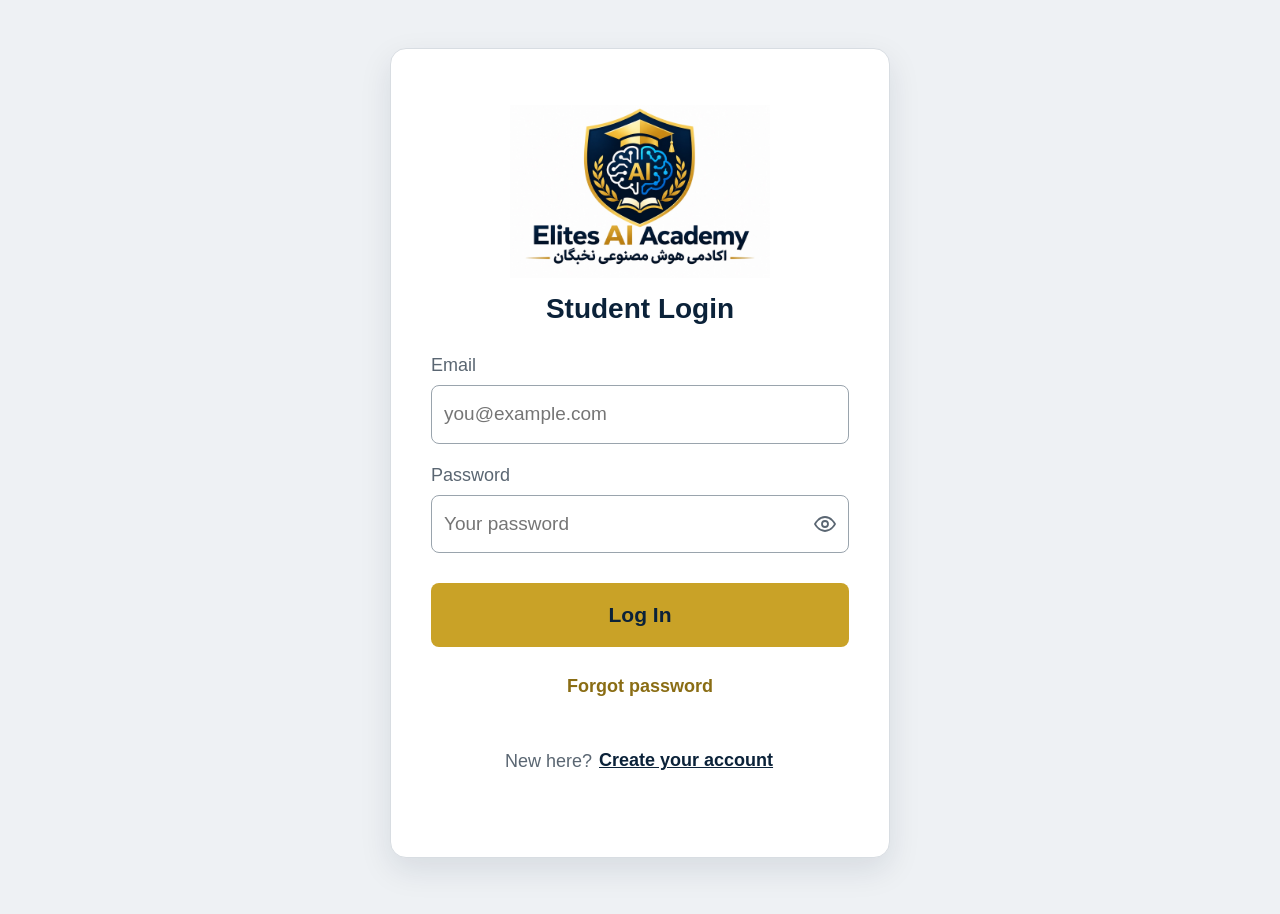
==== portal.html @ 981a1e12 "Brief landing page as homepage; portal moves to portal.html - index.html: very short landing/sales p" ====
<!DOCTYPE html>
<html lang="en">
<head>
<meta charset="UTF-8">
<meta name="viewport" content="width=device-width, initial-scale=1.0">
<title>Elites AI Academy — Student Login</title>
<meta name="description" content="Elites AI Academy student portal. Log in to see your training, your progress, and your lessons.">
<link rel="icon" type="image/jpeg" href="assets/logo.jpg">
<link rel="stylesheet" href="styles.css">
</head>
<body>

<!-- ============ LOGIN VIEW ============ -->
<main id="view-login" class="auth-wrap">
  <img class="auth-logo" src="assets/logo.jpg" alt="Elites AI Academy">
  <h1 class="auth-title">Student Login</h1>

  <form id="login-form" class="auth-form" novalidate>
    <label for="login-email">Email</label>
    <input id="login-email" type="email" autocomplete="email" placeholder="you@example.com">

    <label for="login-password">Password</label>
    <div class="password-field">
      <input id="login-password" type="password" autocomplete="current-password" placeholder="Your password">
      <button type="button" class="eye-btn" data-eye="login-password" aria-label="Show or hide password">
        <svg viewBox="0 0 24 24" width="24" height="24" fill="none" stroke="currentColor" stroke-width="1.8" stroke-linecap="round" stroke-linejoin="round"><path d="M2 12s3.5-7 10-7 10 7 10 7-3.5 7-10 7-10-7-10-7Z"/><circle cx="12" cy="12" r="3"/></svg>
      </button>
    </div>

    <p id="login-error" class="form-error" hidden></p>
    <button type="submit" class="btn-primary">Log In</button>
    <p id="forgot-note" class="form-note" hidden>This is a demo site, so password reset is not turned on yet. For the demo, any password with 4 or more characters works.</p>
    <button type="button" id="forgot-link" class="text-link">Forgot password</button>
  </form>

  <p class="auth-switch">New here? <button type="button" id="show-signup" class="text-link strong">Create your account</button></p>
</main>

<!-- ============ SIGN UP VIEW ============ -->
<main id="view-signup" class="auth-wrap" hidden>
  <img class="auth-logo" src="assets/logo.jpg" alt="Elites AI Academy">
  <h1 class="auth-title">Create Your Account</h1>

  <form id="signup-form" class="auth-form" novalidate>
    <label for="signup-name">Your name</label>
    <input id="signup-name" type="text" autocomplete="name" placeholder="Your full name">

    <label for="signup-email">Email</label>
    <input id="signup-email" type="email" autocomplete="email" placeholder="you@example.com">

    <label for="signup-password">Password</label>
    <div class="password-field">
      <input id="signup-password" type="password" autocomplete="new-password" placeholder="At least 4 characters">
      <button type="button" class="eye-btn" data-eye="signup-password" aria-label="Show or hide password">
        <svg viewBox="0 0 24 24" width="24" height="24" fill="none" stroke="currentColor" stroke-width="1.8" stroke-linecap="round" stroke-linejoin="round"><path d="M2 12s3.5-7 10-7 10 7 10 7-3.5 7-10 7-10-7-10-7Z"/><circle cx="12" cy="12" r="3"/></svg>
      </button>
    </div>

    <p id="signup-error" class="form-error" hidden></p>
    <button type="submit" class="btn-primary">Create Account</button>
  </form>

  <p class="auth-switch">Already have an account? <button type="button" id="show-login" class="text-link strong">Log in</button></p>
</main>

<!-- ============ APP (AFTER LOGIN) ============ -->
<div id="view-app" hidden>
  <header class="topbar">
    <img class="topbar-logo" src="assets/logo.jpg" alt="Elites AI Academy">
    <button id="menu-btn" class="menu-btn" aria-label="Open menu">
      <span></span><span></span><span></span>
    </button>
  </header>

  <div id="menu-overlay" class="menu-overlay" hidden></div>
  <nav id="side-menu" class="side-menu" aria-label="Main menu">
    <div class="menu-head">
      <span class="menu-account">
        <svg viewBox="0 0 24 24" width="26" height="26" fill="none" stroke="currentColor" stroke-width="1.8" stroke-linecap="round"><circle cx="12" cy="8" r="4"/><path d="M4 21c1.5-4 5-5.5 8-5.5s6.5 1.5 8 5.5"/></svg>
        My Account
      </span>
      <button id="menu-close" class="menu-close" aria-label="Close menu">&times;</button>
    </div>
    <button class="menu-item" data-nav="training">
      <svg viewBox="0 0 24 24" width="24" height="24" fill="none" stroke="currentColor" stroke-width="1.8" stroke-linecap="round" stroke-linejoin="round"><path d="M3 11.5 12 4l9 7.5"/><path d="M5.5 10.5V20h13v-9.5"/></svg>
      My Training
    </button>
    <button class="menu-item" data-nav="progress">
      <svg viewBox="0 0 24 24" width="24" height="24" fill="none" stroke="currentColor" stroke-width="1.8" stroke-linecap="round" stroke-linejoin="round"><circle cx="12" cy="9" r="6"/><path d="M8.5 14 7 22l5-3 5 3-1.5-8"/></svg>
      My Progress
    </button>
    <button class="menu-item" data-nav="profile">
      <svg viewBox="0 0 24 24" width="24" height="24" fill="none" stroke="currentColor" stroke-width="1.8" stroke-linecap="round"><circle cx="12" cy="8" r="4"/><path d="M4 21c1.5-4 5-5.5 8-5.5s6.5 1.5 8 5.5"/></svg>
      Profile
    </button>
    <button class="menu-item" data-nav="inbox">
      <svg viewBox="0 0 24 24" width="24" height="24" fill="none" stroke="currentColor" stroke-width="1.8" stroke-linecap="round" stroke-linejoin="round"><rect x="3" y="5" width="18" height="14" rx="2"/><path d="m3 7 9 6 9-6"/></svg>
      Inbox <span class="badge-count">2</span>
    </button>
    <button class="menu-item" data-nav="help">
      <svg viewBox="0 0 24 24" width="24" height="24" fill="none" stroke="currentColor" stroke-width="1.8" stroke-linecap="round" stroke-linejoin="round"><circle cx="12" cy="12" r="9"/><path d="M9.5 9.3A2.6 2.6 0 0 1 12 7.5c1.4 0 2.5 1 2.5 2.2 0 1.7-2.4 2-2.4 3.5"/><circle cx="12" cy="17" r="0.5" fill="currentColor"/></svg>
      Help &amp; Support
    </button>
    <button class="menu-item menu-logout" id="logout-btn">
      <svg viewBox="0 0 24 24" width="24" height="24" fill="none" stroke="currentColor" stroke-width="1.8" stroke-linecap="round" stroke-linejoin="round"><path d="M9 21H5a2 2 0 0 1-2-2V5a2 2 0 0 1 2-2h4"/><path d="m16 17 5-5-5-5"/><path d="M21 12H9"/></svg>
      Log Out
    </button>
  </nav>

  <main class="content">

    <!-- ===== My Training ===== -->
    <section id="page-training">
      <h2 class="page-title">My Training</h2>
      <p class="page-sub">Everyday AI Literacy: From First Chat to AI Agents</p>

      <div class="filter-row">
        <label>Show:
          <select id="filter-show">
            <option value="all">All</option>
            <option value="1">Level 1</option>
            <option value="2">Level 2</option>
            <option value="3">Level 3</option>
            <option value="4">Level 4</option>
            <option value="5">Level 5</option>
          </select>
        </label>
        <label>Sort:
          <select id="filter-sort">
            <option value="az">A to Z</option>
            <option value="za">Z to A</option>
            <option value="level">Level order</option>
          </select>
        </label>
      </div>

      <div class="tabs" role="tablist">
        <button class="tab" data-tab="not-started">Not Started (<span id="count-not-started">0</span>)</button>
        <button class="tab" data-tab="in-progress">In Progress (<span id="count-in-progress">0</span>)</button>
        <button class="tab" data-tab="completed">Completed (<span id="count-completed">0</span>)</button>
      </div>

      <div id="cards" class="cards"></div>
      <p id="cards-empty" class="empty-note" hidden>No courses here yet. Pick another tab above.</p>
    </section>

    <!-- ===== Course view ===== -->
    <section id="page-course" hidden>
      <button class="back-link" id="back-to-training">&larr; Back to My Training</button>
      <div id="course-detail"></div>
    </section>

    <!-- ===== My Progress ===== -->
    <section id="page-progress" hidden>
      <h2 class="page-title">My Progress</h2>
      <p class="page-sub">How far you have come in each level.</p>
      <div id="progress-list"></div>
    </section>

    <!-- ===== Profile ===== -->
    <section id="page-profile" hidden>
      <h2 class="page-title">Profile</h2>
      <div class="plain-card">
        <p><strong>Name:</strong> <span id="profile-name">Student</span></p>
        <p><strong>Email:</strong> <span id="profile-email">—</span></p>
        <p class="small-note">This is a demo site. Your details are only kept on this device while you look around — nothing is saved on a server.</p>
      </div>
    </section>

    <!-- ===== Inbox ===== -->
    <section id="page-inbox" hidden>
      <h2 class="page-title">Inbox</h2>
      <div class="plain-card message">
        <p class="message-title">Welcome to Elites AI Academy</p>
        <p>Good to have you here. Start with Level 1, go at your own pace, and take one lesson at a time.</p>
      </div>
      <div class="plain-card message">
        <p class="message-title">Level 2 is waiting for you</p>
        <p>You are halfway through Level 2. Your next lesson is in Module 2.2, AI as a Thought Partner &amp; Interactive Tutor.</p>
      </div>
    </section>

    <!-- ===== Help ===== -->
    <section id="page-help" hidden>
      <h2 class="page-title">Help &amp; Support</h2>
      <div class="plain-card">
        <p>Stuck on a lesson, or something not working? Send us an email and we will get back to you.</p>
        <p><a class="help-mail" href="mailto:support@elitesaiacademy.com">support@elitesaiacademy.com</a></p>
      </div>
    </section>

    <footer class="help-block">
      <h3>Need help?</h3>
      <p><a href="mailto:support@elitesaiacademy.com">support@elitesaiacademy.com</a></p>
    </footer>
  </main>
</div>

<script src="app.js"></script>
</body>
</html>
---- styles.css ----
/* Elites AI Academy — student portal (demo)
   Colors matched to the official logo: deep navy + gold. */

:root {
  --navy: #0b2239;
  --navy-dark: #071829;
  --gold: #c9a227;
  --gold-dark: #a9871d;
  --ink: #1c2733;
  --gray-text: #5a6672;
  --line: #d8dde2;
  --page-bg: #f4f5f6;
  --green-bg: #e4f2e6;
  --green-text: #1e6b2e;
  --amber-bg: #faf0cd;
  --amber-text: #6d5410;
  --gray-bg: #eceff1;
  --gray-badge: #54606b;
  --error: #b3261e;
}

* { box-sizing: border-box; }

html, body { margin: 0; padding: 0; }

body {
  font-family: -apple-system, BlinkMacSystemFont, "Segoe UI", Roboto, Arial, sans-serif;
  font-size: 18px;
  line-height: 1.5;
  color: var(--ink);
  background: #fff;
}

button { font: inherit; cursor: pointer; }
input, select { font: inherit; }
img { max-width: 100%; }

/* ---------- Login / sign up ---------- */

.auth-wrap {
  max-width: 460px;
  margin: 0 auto;
  padding: 40px 22px 56px;
  text-align: center;
}

.auth-logo {
  width: 260px;
  max-width: 78vw;
  height: auto;
  display: block;
  margin: 8px auto 10px;
}

.auth-title {
  font-size: 28px;
  margin: 6px 0 22px;
  color: var(--navy);
}

.auth-form { text-align: left; }

.auth-form label {
  display: block;
  font-size: 18px;
  color: var(--gray-text);
  margin: 18px 0 6px;
}

.auth-form input {
  width: 100%;
  padding: 14px 12px;
  font-size: 19px;
  border: 1.5px solid #9aa4ad;
  border-radius: 8px;
  background: #fff;
  color: var(--ink);
}

.auth-form input:focus {
  outline: 3px solid rgba(201, 162, 39, 0.45);
  border-color: var(--navy);
}

.password-field { position: relative; }
.password-field input { padding-right: 56px; }

.eye-btn {
  position: absolute;
  right: 2px;
  top: 50%;
  transform: translateY(-50%);
  background: none;
  border: none;
  color: var(--gray-text);
  width: 44px;
  height: 44px;
  display: inline-flex;
  align-items: center;
  justify-content: center;
  line-height: 0;
}

.btn-primary {
  display: block;
  width: 100%;
  margin-top: 30px;
  padding: 16px;
  font-size: 21px;
  font-weight: 700;
  color: var(--navy);
  background: var(--gold);
  border: none;
  border-radius: 8px;
}

.btn-primary:hover { background: var(--gold-dark); color: #fff; }

.form-error {
  margin: 16px 0 0;
  padding: 12px 14px;
  background: #fdecea;
  border: 1px solid #f2b8b2;
  border-radius: 8px;
  color: var(--error);
  font-size: 17px;
}

.form-note {
  margin: 16px 0 0;
  padding: 12px 14px;
  background: var(--amber-bg);
  border-radius: 8px;
  color: var(--amber-text);
  font-size: 17px;
}

.text-link {
  background: none;
  border: none;
  padding: 4px 2px;
  color: var(--navy);
  font-size: 18px;
  text-decoration: none;
  min-height: 44px;
  display: inline-flex;
  align-items: center;
}
.text-link.strong { font-weight: 700; text-decoration: underline; }

#forgot-link { display: flex; justify-content: center; margin: 18px auto 0; color: #8a6d14; font-weight: 600; }

.auth-switch { margin-top: 30px; font-size: 18px; color: var(--gray-text); }

/* ---------- App frame ---------- */

#view-app { background: var(--page-bg); min-height: 100vh; }

.topbar {
  position: sticky;
  top: 0;
  z-index: 30;
  display: flex;
  align-items: center;
  justify-content: space-between;
  background: #fff;
  border-bottom: 3px solid var(--gold);
  padding: 8px 16px;
}

.topbar-logo { height: 54px; width: auto; display: block; }

.menu-btn {
  background: var(--navy);
  border: none;
  border-radius: 8px;
  width: 54px;
  height: 48px;
  display: flex;
  flex-direction: column;
  align-items: center;
  justify-content: center;
  gap: 6px;
}
.menu-btn span { display: block; width: 26px; height: 3px; background: #fff; border-radius: 2px; }

/* Slide-in menu */
.menu-overlay {
  position: fixed; inset: 0;
  background: rgba(7, 24, 41, 0.55);
  z-index: 40;
}

.side-menu {
  position: fixed;
  top: 0; left: 0;
  width: min(320px, 88vw);
  height: 100%;
  background: var(--navy);
  color: #fff;
  z-index: 50;
  transform: translateX(-105%);
  transition: transform 0.25s ease;
  padding: 18px 0;
  overflow-y: auto;
}
.side-menu.open { transform: translateX(0); }

.menu-head {
  display: flex;
  align-items: center;
  justify-content: space-between;
  padding: 4px 20px 18px;
  border-bottom: 1px solid rgba(255, 255, 255, 0.25);
  margin-bottom: 10px;
}
.menu-account {
  display: flex; align-items: center; gap: 10px;
  font-size: 21px; font-weight: 700;
  border: 1.5px solid rgba(255, 255, 255, 0.7);
  border-radius: 8px;
  padding: 8px 14px;
}
.menu-close {
  background: none; border: none; color: #fff;
  font-size: 36px; line-height: 1; padding: 4px 8px;
  min-width: 44px; min-height: 44px;
}

.menu-item {
  display: flex; align-items: center; gap: 14px;
  width: 100%;
  background: none; border: none;
  color: #fff;
  font-size: 20px;
  text-align: left;
  padding: 16px 22px;
}
.menu-item:hover, .menu-item.active { background: rgba(201, 162, 39, 0.22); }
.menu-logout { margin-top: 14px; border-top: 1px solid rgba(255, 255, 255, 0.25); }

.badge-count {
  background: var(--gold);
  color: var(--navy);
  font-size: 15px;
  font-weight: 700;
  min-width: 26px; height: 26px;
  border-radius: 50%;
  display: inline-flex; align-items: center; justify-content: center;
  padding: 0 6px;
}

/* ---------- Content ---------- */

.content {
  max-width: 960px;
  margin: 0 auto;
  padding: 20px 16px 10px;
}

.page-title { font-size: 30px; color: var(--navy); margin: 6px 0 2px; }
.page-sub { color: var(--gray-text); margin: 0 0 18px; font-size: 18px; }

.filter-row {
  display: flex; flex-wrap: wrap; gap: 14px 28px;
  background: #fff;
  border: 1px solid var(--line);
  border-radius: 10px;
  padding: 14px 16px;
  margin-bottom: 20px;
}
.filter-row label { font-size: 18px; color: var(--ink); display: flex; align-items: center; gap: 10px; }
.filter-row select {
  padding: 10px 12px;
  min-height: 48px;
  font-size: 18px;
  border: 1.5px solid #9aa4ad;
  border-radius: 8px;
  background: #fff;
  min-width: 150px;
}

.tabs { display: flex; flex-wrap: wrap; gap: 8px; margin-bottom: 18px; }
.tab {
  border: 1px solid var(--line);
  background: #e3e6e9;
  color: var(--ink);
  font-size: 18px;
  font-weight: 600;
  min-height: 48px;
  padding: 12px 16px;
  border-radius: 10px 10px 0 0;
}
.tab.active { background: var(--navy); color: #fff; border-color: var(--navy); }

.cards {
  display: grid;
  grid-template-columns: 1fr;
  gap: 20px;
  align-items: stretch;
}

.card {
  background: #fff;
  border: 1px solid var(--line);
  border-radius: 12px;
  overflow: hidden;
  cursor: pointer;
  text-align: left;
  padding: 0;
  width: 100%;
  display: flex; flex-direction: column;
}
.card:hover { border-color: var(--gold); }

/* Bold video-style thumbnail: navy block, gold pill badge, huge two-line headline */
.card-thumb {
  aspect-ratio: 16 / 9;
  display: flex; flex-direction: column;
  align-items: center; justify-content: center;
  text-align: center;
  padding: 16px 12px;
  position: relative;
  overflow: hidden;
  background:
    radial-gradient(ellipse at 50% 28%, rgba(255, 255, 255, 0.09), rgba(255, 255, 255, 0) 62%),
    repeating-linear-gradient(45deg, rgba(255, 255, 255, 0.018) 0 2px, rgba(255, 255, 255, 0) 2px 5px),
    linear-gradient(165deg, #14324f 0%, var(--navy) 55%, var(--navy-dark) 100%);
}
.thumb-badge {
  background: var(--gold);
  color: var(--navy);
  font-size: 15px;
  font-weight: 800;
  letter-spacing: 2.5px;
  text-transform: uppercase;
  padding: 6px 20px;
  border-radius: 999px;
  margin-bottom: 14px;
  box-shadow: 0 2px 8px rgba(0, 0, 0, 0.35);
}
.thumb-headline {
  display: block;
  font-weight: 900;
  text-transform: uppercase;
  letter-spacing: -0.5px;
  line-height: 1.02;
  font-size: clamp(42px, 12.5vw, 62px);
  text-shadow: 0 3px 12px rgba(0, 0, 0, 0.45);
}
.thumb-line1 { display: block; color: #fff; }
.thumb-line2 { display: block; color: var(--gold); }

.card-body { padding: 18px 18px 8px; flex: 1; }
.card-title { font-size: 22px; font-weight: 700; color: var(--ink); margin: 0 0 6px; }
.card-desc { font-size: 18px; color: var(--gray-text); margin: 0 0 12px; }

.status-badge {
  display: inline-block;
  font-size: 16px;
  font-weight: 600;
  padding: 5px 12px;
  border-radius: 999px;
  margin-bottom: 12px;
}
.status-completed { background: var(--green-bg); color: var(--green-text); }
.status-in-progress { background: var(--amber-bg); color: var(--amber-text); }
.status-not-started { background: var(--gray-bg); color: var(--gray-badge); }

.card-meta { color: var(--gray-text); font-size: 17px; margin: 0 0 6px; }

.progress-track {
  height: 12px;
  background: #e3e6e9;
  border-radius: 999px;
  overflow: hidden;
  margin: 10px 0 4px;
}
.progress-fill { height: 100%; background: var(--gold); border-radius: 999px; }
.progress-label { font-size: 16px; color: var(--gray-text); margin: 0 0 8px; }

/* Card progress bar: tall track with the % number on the bar, like the reference */
.progress-track.bar-lg {
  height: 28px;
  position: relative;
  margin: 12px 0 6px;
}
.progress-track.bar-lg .progress-pct {
  position: absolute;
  left: 12px;
  top: 50%;
  transform: translateY(-50%);
  font-size: 15px;
  font-weight: 800;
  color: var(--navy);
  line-height: 1;
}

.card-foot {
  border-top: 1px solid var(--line);
  padding: 14px 18px;
  text-align: right;
}
.card-action { color: var(--navy); font-weight: 700; font-size: 19px; }

.empty-note { font-size: 19px; color: var(--gray-text); padding: 18px 4px; }

/* ---------- Course view ---------- */

.back-link {
  background: none; border: none;
  color: var(--navy); font-weight: 700; font-size: 19px;
  padding: 6px 0 14px;
}

.course-head { margin-bottom: 8px; }
.course-head h2 { font-size: 28px; color: var(--navy); margin: 4px 0 8px; }

.module-block {
  background: #fff;
  border: 1px solid var(--line);
  border-radius: 12px;
  padding: 18px;
  margin: 16px 0;
}
.module-block h3 { margin: 0 0 4px; font-size: 22px; color: var(--navy); }
.module-meta { color: var(--gray-text); margin: 0 0 12px; font-size: 17px; }

.lesson-list { list-style: none; margin: 0; padding: 0; }
.lesson-list li {
  display: flex; align-items: flex-start; gap: 12px;
  padding: 11px 0;
  border-top: 1px solid #eceff1;
  font-size: 18px;
}
.lesson-list li:first-child { border-top: none; }
.lesson-check {
  flex: 0 0 auto;
  width: 26px; height: 26px;
  border-radius: 50%;
  border: 2px solid #b6bec6;
  color: #fff;
  display: inline-flex; align-items: center; justify-content: center;
  font-size: 16px; font-weight: 700;
  margin-top: 1px;
}
.lesson-check.done { background: var(--green-text); border-color: var(--green-text); }
.lesson-min { margin-left: auto; color: var(--gray-text); font-size: 16px; white-space: nowrap; padding-left: 10px; }

/* ---------- Progress / plain pages ---------- */

.plain-card {
  background: #fff;
  border: 1px solid var(--line);
  border-radius: 12px;
  padding: 18px;
  margin: 14px 0;
}
.plain-card p { margin: 8px 0; }
.small-note { color: var(--gray-text); font-size: 16px; }
.message-title { font-weight: 700; font-size: 20px; color: var(--navy); }
.help-mail { color: var(--navy); font-weight: 700; font-size: 20px; }

.progress-row-head {
  display: flex; justify-content: space-between; align-items: baseline; gap: 12px;
  flex-wrap: wrap;
}
.progress-row-head h3 { margin: 0; font-size: 21px; color: var(--ink); }

/* ---------- Footer help block ---------- */

.help-block {
  text-align: center;
  padding: 34px 16px 44px;
}
.help-block h3 { font-size: 24px; color: var(--navy); margin: 0 0 8px; }
.help-block a { color: var(--navy); font-size: 19px; }

/* ================================================================
   Responsive layout — tablet (iPad), landscape / small laptop,
   and desktop. Phone (< 600px) keeps the single-column base above.
   ================================================================ */

/* ---------- Roomy screens: login becomes a centered card ---------- */
@media (min-width: 600px) {
  body { background: #eef1f4; }
  #view-app { background: var(--page-bg); }

  .auth-wrap {
    max-width: 480px;
    margin: 48px auto 56px;
    padding: 44px 40px 52px;
    background: #fff;
    border: 1px solid var(--line);
    border-radius: 16px;
    box-shadow: 0 12px 32px rgba(11, 34, 57, 0.10);
  }
}

/* ---------- iPad portrait and up (768px+) ---------- */
@media (min-width: 768px) {
  .content { max-width: 960px; padding: 26px 24px 10px; }

  /* Course cards: clean 2-column grid */
  .cards { grid-template-columns: 1fr 1fr; gap: 24px; }

  /* Filter row and tabs stay on one tidy line */
  .filter-row { flex-wrap: nowrap; gap: 14px 40px; padding: 16px 20px; }
  .tabs { flex-wrap: nowrap; }
  .tab { white-space: nowrap; }

  /* Slightly larger thumbnail type on the wider cards */
  .thumb-headline { font-size: 54px; }
  .thumb-badge { font-size: 16px; }

  .topbar { padding: 10px 24px; }
  .topbar-logo { height: 60px; }
}

/* ---------- iPad landscape / small laptop (1024px+) ---------- */
@media (min-width: 1024px) {
  /* Login card a touch wider so the form sits at ~420px */
  .auth-wrap { max-width: 500px; padding: 48px 40px 56px; }

  .content { padding: 30px 24px 10px; }

  /* Headlines scale up modestly on the big 2-column cards */
  .thumb-headline { font-size: 66px; }
  .card-thumb { padding: 20px 16px; }

  .page-title { font-size: 32px; }
}

/* ---------- Desktop (1280px+) ---------- */
@media (min-width: 1280px) {
  .content { max-width: 1200px; }

  /* Course cards: 3 columns */
  .cards { grid-template-columns: repeat(3, 1fr); }
  .thumb-headline { font-size: 58px; }

  /* Top bar content lines up with the 1200px content column */
  .topbar { padding: 10px max(24px, calc((100% - 1200px) / 2)); }

  /* Reading pages stay a comfortable width inside the wide container */
  #page-course,
  #page-progress,
  #page-profile,
  #page-inbox,
  #page-help { max-width: 880px; }
}
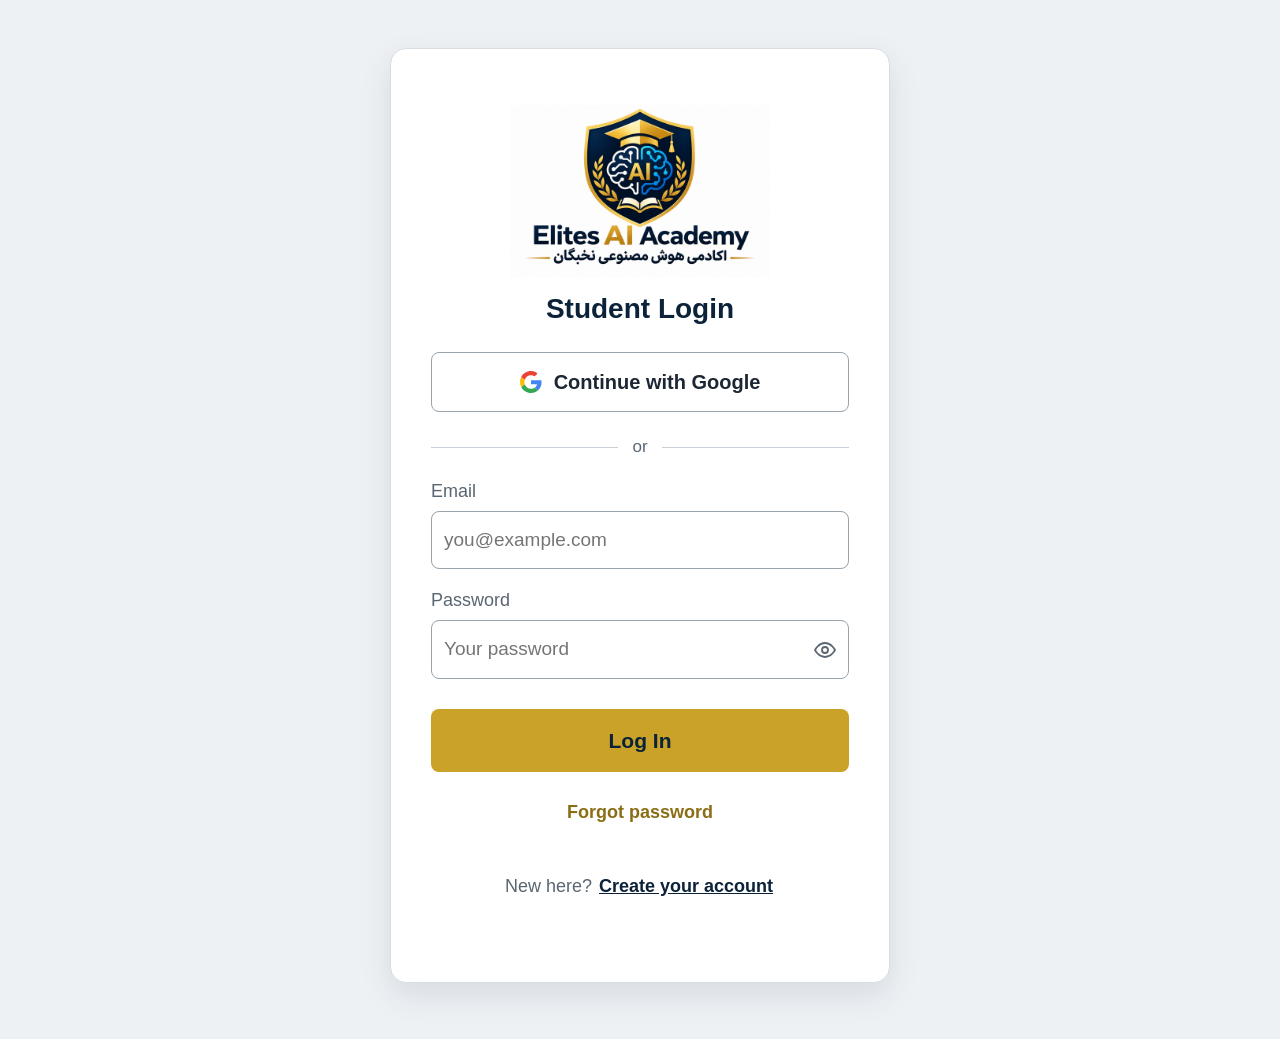
==== commit 497ed303: "Login: add Continue with Google button, remove name field (email + password only)" ====
--- a/portal.html
+++ b/portal.html
@@ -6,7 +6,7 @@
 <title>Elites AI Academy — Student Login</title>
 <meta name="description" content="Elites AI Academy student portal. Log in to see your training, your progress, and your lessons.">
 <link rel="icon" type="image/jpeg" href="assets/logo.jpg">
-<link rel="stylesheet" href="styles.css">
+<link rel="stylesheet" href="styles.css?v=2">
 </head>
 <body>
 
@@ -16,6 +16,13 @@
   <h1 class="auth-title">Student Login</h1>
 
   <form id="login-form" class="auth-form" novalidate>
+    <button type="button" class="btn-google" id="google-login">
+      <svg viewBox="0 0 24 24" width="22" height="22" aria-hidden="true"><path fill="#4285F4" d="M23.5 12.3c0-.9-.1-1.5-.3-2.2H12v4.3h6.5c-.1 1.1-.8 2.7-2.4 3.8l3.7 2.9c2.3-2.1 3.7-5.2 3.7-8.8z"/><path fill="#34A853" d="M12 24c3.2 0 5.9-1.1 7.9-2.9l-3.7-2.9c-1 .7-2.4 1.2-4.2 1.2-3.2 0-5.9-2.1-6.8-5l-3.9 3C3.3 21.3 7.3 24 12 24z"/><path fill="#FBBC05" d="M5.2 14.4c-.2-.7-.4-1.5-.4-2.4s.1-1.7.4-2.4l-3.9-3C.5 8.2 0 10 0 12s.5 3.8 1.3 5.4l3.9-3z"/><path fill="#EA4335" d="M12 4.7c1.8 0 3 .8 3.7 1.4l3.3-3.2C17.9 1.1 15.2 0 12 0 7.3 0 3.3 2.7 1.3 6.6l3.9 3c.9-2.8 3.6-4.9 6.8-4.9z"/></svg>
+      Continue with Google
+    </button>
+    <p id="google-note" class="form-note" hidden>Google sign-in turns on when the real accounts are set up. For now, please log in with your email and password below.</p>
+    <div class="auth-divider"><span>or</span></div>
+
     <label for="login-email">Email</label>
     <input id="login-email" type="email" autocomplete="email" placeholder="you@example.com">
 
@@ -42,8 +49,12 @@
   <h1 class="auth-title">Create Your Account</h1>
 
   <form id="signup-form" class="auth-form" novalidate>
-    <label for="signup-name">Your name</label>
-    <input id="signup-name" type="text" autocomplete="name" placeholder="Your full name">
+    <button type="button" class="btn-google" id="google-signup">
+      <svg viewBox="0 0 24 24" width="22" height="22" aria-hidden="true"><path fill="#4285F4" d="M23.5 12.3c0-.9-.1-1.5-.3-2.2H12v4.3h6.5c-.1 1.1-.8 2.7-2.4 3.8l3.7 2.9c2.3-2.1 3.7-5.2 3.7-8.8z"/><path fill="#34A853" d="M12 24c3.2 0 5.9-1.1 7.9-2.9l-3.7-2.9c-1 .7-2.4 1.2-4.2 1.2-3.2 0-5.9-2.1-6.8-5l-3.9 3C3.3 21.3 7.3 24 12 24z"/><path fill="#FBBC05" d="M5.2 14.4c-.2-.7-.4-1.5-.4-2.4s.1-1.7.4-2.4l-3.9-3C.5 8.2 0 10 0 12s.5 3.8 1.3 5.4l3.9-3z"/><path fill="#EA4335" d="M12 4.7c1.8 0 3 .8 3.7 1.4l3.3-3.2C17.9 1.1 15.2 0 12 0 7.3 0 3.3 2.7 1.3 6.6l3.9 3c.9-2.8 3.6-4.9 6.8-4.9z"/></svg>
+      Continue with Google
+    </button>
+    <p id="google-note-signup" class="form-note" hidden>Google sign-in turns on when the real accounts are set up. For now, please create your account with your email and password below.</p>
+    <div class="auth-divider"><span>or</span></div>
 
     <label for="signup-email">Email</label>
     <input id="signup-email" type="email" autocomplete="email" placeholder="you@example.com">
@@ -161,7 +172,6 @@
     <section id="page-profile" hidden>
       <h2 class="page-title">Profile</h2>
       <div class="plain-card">
-        <p><strong>Name:</strong> <span id="profile-name">Student</span></p>
         <p><strong>Email:</strong> <span id="profile-email">—</span></p>
         <p class="small-note">This is a demo site. Your details are only kept on this device while you look around — nothing is saved on a server.</p>
       </div>
@@ -196,6 +206,6 @@
   </main>
 </div>
 
-<script src="app.js"></script>
+<script src="app.js?v=2"></script>
 </body>
 </html>
--- a/styles.css
+++ b/styles.css
@@ -116,6 +116,41 @@
 
 .btn-primary:hover { background: var(--gold-dark); color: #fff; }
 
+.btn-google {
+  display: flex;
+  align-items: center;
+  justify-content: center;
+  gap: 12px;
+  width: 100%;
+  min-height: 56px;
+  padding: 14px 16px;
+  font-size: 20px;
+  font-weight: 600;
+  color: var(--ink);
+  background: #fff;
+  border: 1.5px solid #9aa4ad;
+  border-radius: 8px;
+  cursor: pointer;
+}
+
+.btn-google:hover { border-color: var(--navy); }
+
+.auth-divider {
+  display: flex;
+  align-items: center;
+  gap: 14px;
+  margin: 22px 0 2px;
+  color: var(--gray-text);
+  font-size: 17px;
+}
+
+.auth-divider::before,
+.auth-divider::after {
+  content: "";
+  flex: 1;
+  border-top: 1.5px solid #c8cfd6;
+}
+
 .form-error {
   margin: 16px 0 0;
   padding: 12px 14px;
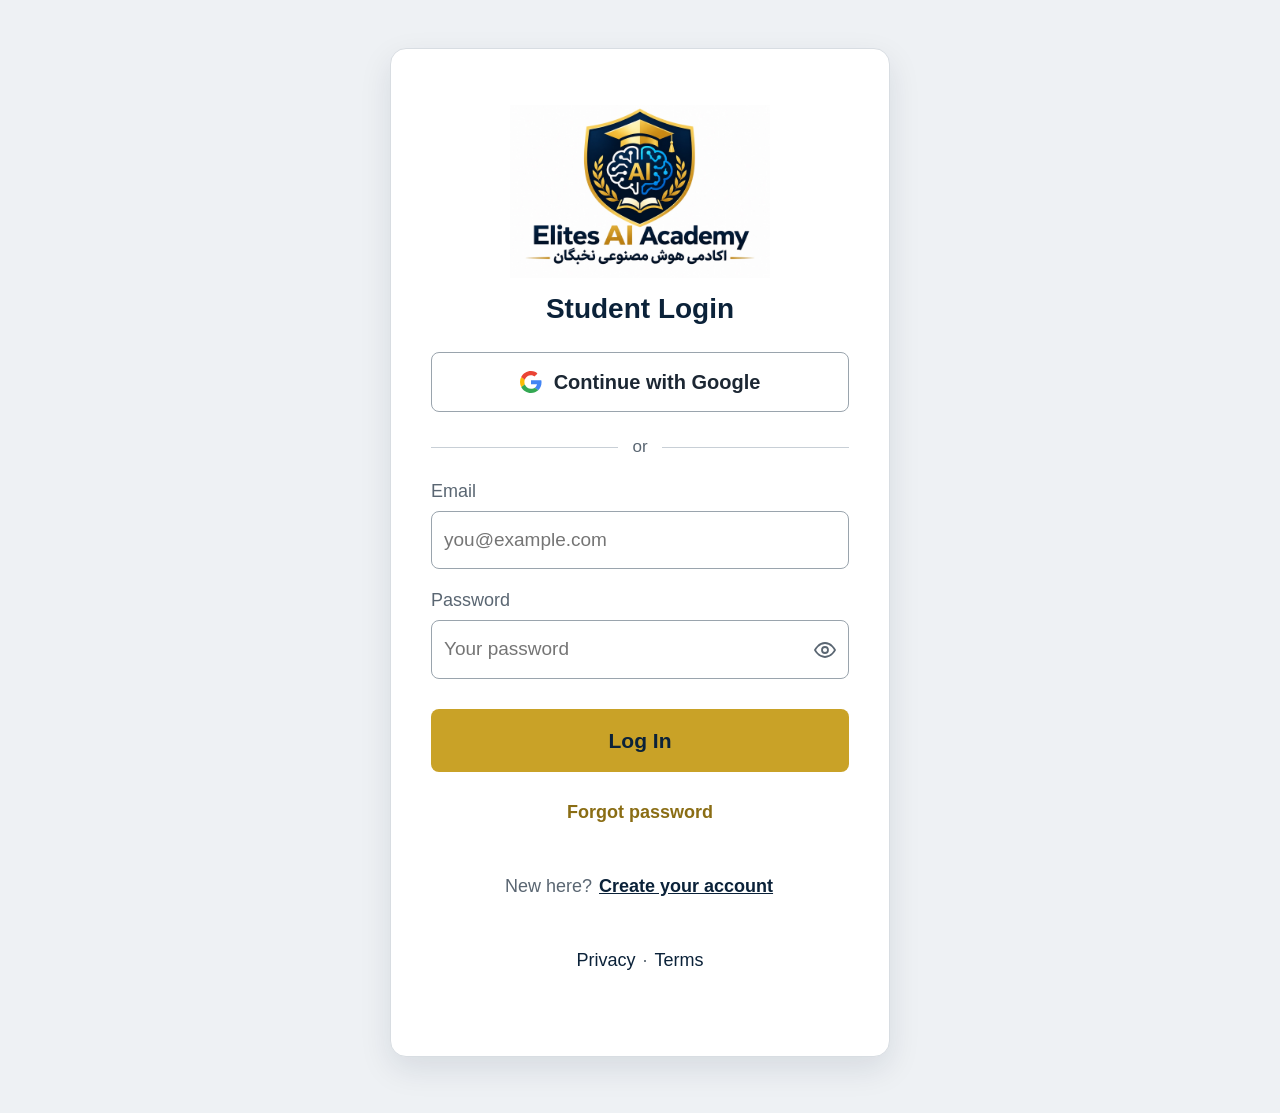
==== commit 6a6fa738: "Add Privacy Policy and Terms pages; wire footer links and sitemap" ====
--- a/portal.html
+++ b/portal.html
@@ -6,7 +6,7 @@
 <title>Elites AI Academy — Student Login</title>
 <meta name="description" content="Elites AI Academy student portal. Log in to see your training, your progress, and your lessons.">
 <link rel="icon" type="image/jpeg" href="assets/logo.jpg">
-<link rel="stylesheet" href="styles.css?v=2">
+<link rel="stylesheet" href="styles.css?v=3">
 </head>
 <body>
 
@@ -20,7 +20,7 @@
       <svg viewBox="0 0 24 24" width="22" height="22" aria-hidden="true"><path fill="#4285F4" d="M23.5 12.3c0-.9-.1-1.5-.3-2.2H12v4.3h6.5c-.1 1.1-.8 2.7-2.4 3.8l3.7 2.9c2.3-2.1 3.7-5.2 3.7-8.8z"/><path fill="#34A853" d="M12 24c3.2 0 5.9-1.1 7.9-2.9l-3.7-2.9c-1 .7-2.4 1.2-4.2 1.2-3.2 0-5.9-2.1-6.8-5l-3.9 3C3.3 21.3 7.3 24 12 24z"/><path fill="#FBBC05" d="M5.2 14.4c-.2-.7-.4-1.5-.4-2.4s.1-1.7.4-2.4l-3.9-3C.5 8.2 0 10 0 12s.5 3.8 1.3 5.4l3.9-3z"/><path fill="#EA4335" d="M12 4.7c1.8 0 3 .8 3.7 1.4l3.3-3.2C17.9 1.1 15.2 0 12 0 7.3 0 3.3 2.7 1.3 6.6l3.9 3c.9-2.8 3.6-4.9 6.8-4.9z"/></svg>
       Continue with Google
     </button>
-    <p id="google-note" class="form-note" hidden>Google sign-in turns on when the real accounts are set up. For now, please log in with your email and password below.</p>
+
     <div class="auth-divider"><span>or</span></div>
 
     <label for="login-email">Email</label>
@@ -36,11 +36,12 @@
 
     <p id="login-error" class="form-error" hidden></p>
     <button type="submit" class="btn-primary">Log In</button>
-    <p id="forgot-note" class="form-note" hidden>This is a demo site, so password reset is not turned on yet. For the demo, any password with 4 or more characters works.</p>
+    <p id="forgot-note" class="form-note" hidden>Password reset by email is not turned on yet. If you are locked out, email us at support@elitesaiacademy.com and we will help you get back in.</p>
     <button type="button" id="forgot-link" class="text-link">Forgot password</button>
   </form>
 
   <p class="auth-switch">New here? <button type="button" id="show-signup" class="text-link strong">Create your account</button></p>
+  <p class="auth-switch"><a href="privacy.html" class="text-link">Privacy</a> · <a href="terms.html" class="text-link">Terms</a></p>
 </main>
 
 <!-- ============ SIGN UP VIEW ============ -->
@@ -53,15 +54,18 @@
       <svg viewBox="0 0 24 24" width="22" height="22" aria-hidden="true"><path fill="#4285F4" d="M23.5 12.3c0-.9-.1-1.5-.3-2.2H12v4.3h6.5c-.1 1.1-.8 2.7-2.4 3.8l3.7 2.9c2.3-2.1 3.7-5.2 3.7-8.8z"/><path fill="#34A853" d="M12 24c3.2 0 5.9-1.1 7.9-2.9l-3.7-2.9c-1 .7-2.4 1.2-4.2 1.2-3.2 0-5.9-2.1-6.8-5l-3.9 3C3.3 21.3 7.3 24 12 24z"/><path fill="#FBBC05" d="M5.2 14.4c-.2-.7-.4-1.5-.4-2.4s.1-1.7.4-2.4l-3.9-3C.5 8.2 0 10 0 12s.5 3.8 1.3 5.4l3.9-3z"/><path fill="#EA4335" d="M12 4.7c1.8 0 3 .8 3.7 1.4l3.3-3.2C17.9 1.1 15.2 0 12 0 7.3 0 3.3 2.7 1.3 6.6l3.9 3c.9-2.8 3.6-4.9 6.8-4.9z"/></svg>
       Continue with Google
     </button>
-    <p id="google-note-signup" class="form-note" hidden>Google sign-in turns on when the real accounts are set up. For now, please create your account with your email and password below.</p>
+
     <div class="auth-divider"><span>or</span></div>
+
+    <label for="signup-name">Your name</label>
+    <input id="signup-name" type="text" autocomplete="name" placeholder="Your full name">
 
     <label for="signup-email">Email</label>
     <input id="signup-email" type="email" autocomplete="email" placeholder="you@example.com">
 
     <label for="signup-password">Password</label>
     <div class="password-field">
-      <input id="signup-password" type="password" autocomplete="new-password" placeholder="At least 4 characters">
+      <input id="signup-password" type="password" autocomplete="new-password" placeholder="At least 8 characters">
       <button type="button" class="eye-btn" data-eye="signup-password" aria-label="Show or hide password">
         <svg viewBox="0 0 24 24" width="24" height="24" fill="none" stroke="currentColor" stroke-width="1.8" stroke-linecap="round" stroke-linejoin="round"><path d="M2 12s3.5-7 10-7 10 7 10 7-3.5 7-10 7-10-7-10-7Z"/><circle cx="12" cy="12" r="3"/></svg>
       </button>
@@ -72,6 +76,7 @@
   </form>
 
   <p class="auth-switch">Already have an account? <button type="button" id="show-login" class="text-link strong">Log in</button></p>
+  <p class="auth-switch"><a href="privacy.html" class="text-link">Privacy</a> · <a href="terms.html" class="text-link">Terms</a></p>
 </main>
 
 <!-- ============ APP (AFTER LOGIN) ============ -->
@@ -172,8 +177,16 @@
     <section id="page-profile" hidden>
       <h2 class="page-title">Profile</h2>
       <div class="plain-card">
+        <p><strong>Name:</strong> <span id="profile-name">—</span></p>
         <p><strong>Email:</strong> <span id="profile-email">—</span></p>
-        <p class="small-note">This is a demo site. Your details are only kept on this device while you look around — nothing is saved on a server.</p>
+        <div class="profile-edit">
+          <label for="profile-name-input">Your name</label>
+          <input id="profile-name-input" type="text" autocomplete="name" placeholder="Your full name">
+          <button type="button" id="profile-name-save" class="btn-primary">Save Name</button>
+          <p id="profile-saved" class="form-note" hidden>Saved.</p>
+          <p id="profile-error" class="form-error" hidden></p>
+        </div>
+        <p class="small-note">Your account and your progress are saved securely. Sign in on any device and pick up right where you left off.</p>
       </div>
     </section>
 
@@ -202,10 +215,11 @@
     <footer class="help-block">
       <h3>Need help?</h3>
       <p><a href="mailto:support@elitesaiacademy.com">support@elitesaiacademy.com</a></p>
+      <p><a href="privacy.html">Privacy</a> · <a href="terms.html">Terms</a></p>
     </footer>
   </main>
 </div>
 
-<script src="app.js?v=2"></script>
+<script src="app.js?v=4"></script>
 </body>
 </html>
--- a/styles.css
+++ b/styles.css
@@ -584,3 +584,26 @@
   #page-inbox,
   #page-help { max-width: 880px; }
 }
+
+/* Profile name editor */
+.profile-edit { margin-top: 18px; text-align: left; }
+.profile-edit label {
+  display: block;
+  font-size: 18px;
+  color: var(--gray-text);
+  margin: 0 0 6px;
+}
+.profile-edit input {
+  width: 100%;
+  padding: 14px 12px;
+  font-size: 19px;
+  border: 1.5px solid #9aa4ad;
+  border-radius: 8px;
+  background: #fff;
+  color: var(--ink);
+  margin-bottom: 12px;
+}
+.profile-edit input:focus {
+  outline: 3px solid rgba(201, 162, 39, 0.45);
+  border-color: var(--navy);
+}
